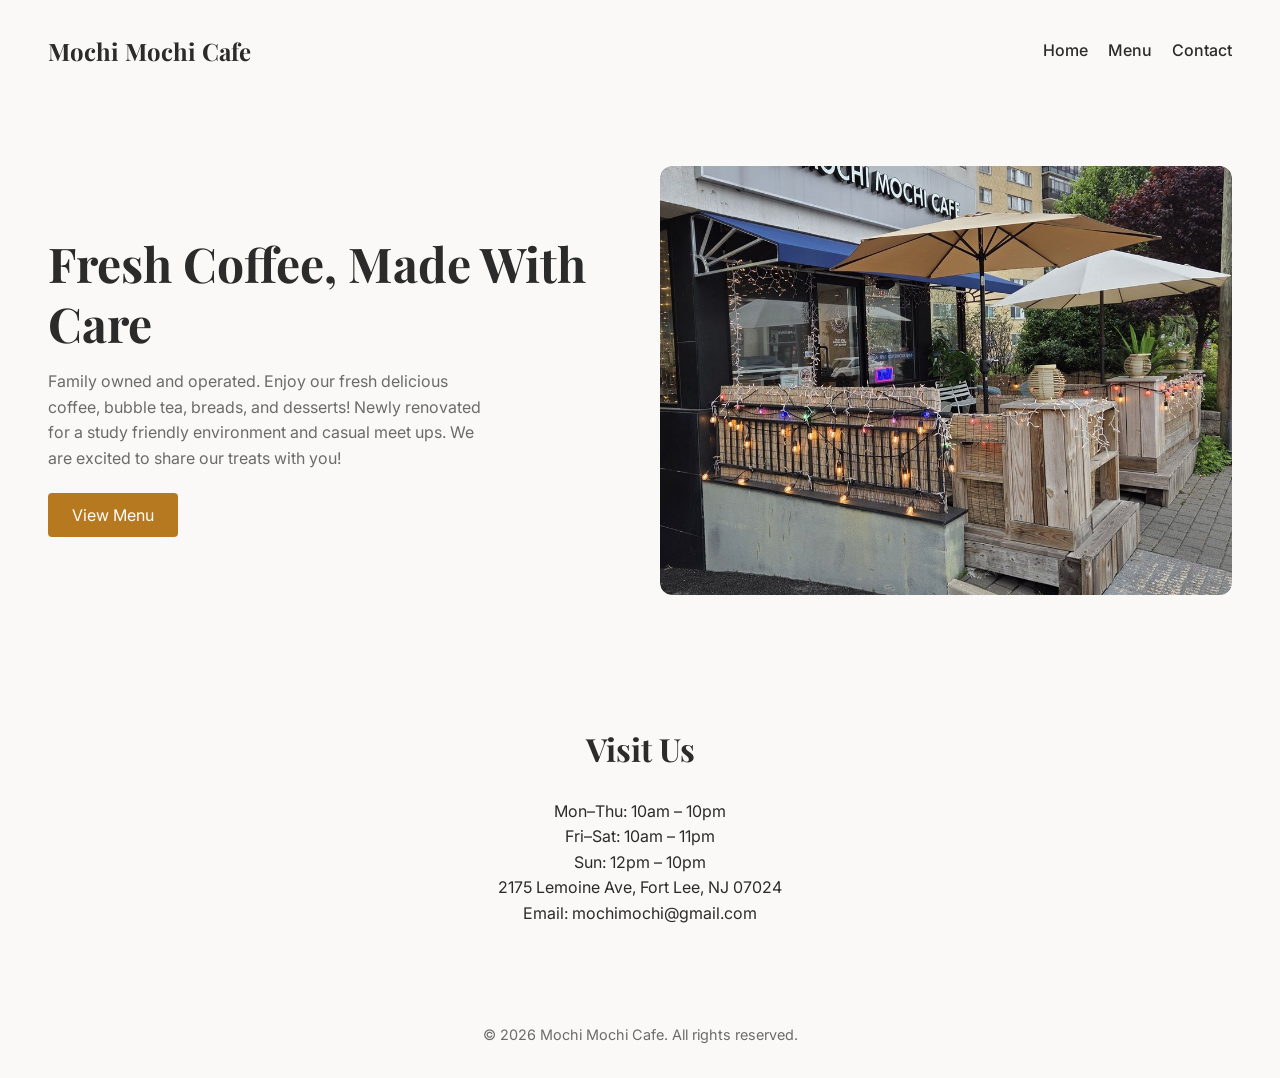
==== index.html @ 089afa1c "Initial Commit" ====
<!DOCTYPE html>
<html lang="en">
<head>
  <meta charset="UTF-8" />
  <meta name="viewport" content="width=device-width, initial-scale=1.0" />
  <title>Mochi Mochi Cafe</title>

  <!-- Google Fonts -->
  <link rel="preconnect" href="https://fonts.googleapis.com">
  <link rel="preconnect" href="https://fonts.gstatic.com" crossorigin>
  <link href="https://fonts.googleapis.com/css2?family=Playfair+Display:wght@500;700&family=Inter:wght@300;400;500&display=swap" rel="stylesheet">

  <!-- Your CSS -->
  <link rel="stylesheet" href="styles.css">
</head>
<body>

  <header>
    <div class="logo">Mochi Mochi Cafe</div>
    <nav>
      <a href="index.html">Home</a>
      <a href="menu.html">Menu</a>
      <a href="#contact">Contact</a>
    </nav>
  </header>

  <main>
    <section class="hero">
      <div>
        <h1>Fresh Coffee, Made With Care</h1>
        <p>
          Family owned and operated. Enjoy our fresh delicious coffee, bubble tea,
          breads, and desserts! Newly renovated for a study friendly environment
          and casual meet ups. We are excited to share our treats with you!
        </p>
        <a href="menu.html" class="menu-button">View Menu</a>
      </div>
      <div class="hero-image-carousel">
  <img src="images/mochi1.jpg" class="carousel-image active" alt="Cafe Exterior">
  <img src="images/mochi2.jpg" class="carousel-image" alt="Cafe Entrance">
  <img src="images/mochi3.jpg" class="carousel-image" alt="Cafe Interior">
</div>
    </section>

    <section id="contact">
      <h2 class="section-title">Visit Us</h2>
      <div class="contact">
        <p>Mon–Thu: 10am – 10pm</p>
        <p>Fri–Sat: 10am – 11pm</p>
        <p>Sun: 12pm – 10pm</p>
        <p>2175 Lemoine Ave, Fort Lee, NJ 07024</p>
        <p>Email: mochimochi@gmail.com</p>
      </div>
    </section>
  </main>

  <footer>
    © 2026 Mochi Mochi Cafe. All rights reserved.
  </footer>

<script>
  const images = document.querySelectorAll('.carousel-image');
  let currentIndex = 0;

  setInterval(() => {
    images[currentIndex].classList.remove('active');

    currentIndex = (currentIndex + 1) % images.length;

    images[currentIndex].classList.add('active');
  }, 4000); // 4 seconds per image
</script>

</body>
</html>
---- styles.css ----
:root {
  --bg: #faf9f7;
  --text: #2b2b2b;
  --muted: #6b6b6b;
  --accent: #b7791f;
  --card: #ffffff;
}

/* =====================
   RESET
===================== */
* {
  margin: 0;
  padding: 0;
  box-sizing: border-box;
}

/* =====================
   BASE
===================== */
body {
  font-family: 'Inter', sans-serif;
  background-color: var(--bg);
  color: var(--text);
  line-height: 1.6;
}

/* =====================
   CONTAINER
===================== */
.container {
  max-width: 1100px;
  margin: 0 auto;
}

/* =====================
   HEADER
===================== */
header {
  padding: 1.25rem;
  display: flex;
  justify-content: space-between;
  align-items: center;
  flex-wrap: nowrap;
}

.logo {
  font-family: 'Playfair Display', serif;
  font-size: 1.5rem;
  font-weight: 700;
  white-space: nowrap;
}

nav {
  display: flex;
}

nav a {
  margin-left: 1.25rem;
  text-decoration: none;
  color: var(--text);
  font-weight: 500;
  white-space: nowrap;
}

nav a:hover {
  color: var(--accent);
}

/* =====================
   SECTIONS
===================== */
section {
  padding: 3rem 1.25rem;
}

/* =====================
   TITLES
===================== */
.section-title {
  font-family: 'Playfair Display', serif;
  font-size: 1.75rem;
  margin-bottom: 1.5rem;
  text-align: center;
}

/* =====================
   HERO
===================== */
.hero {
  display: grid;
  grid-template-columns: 1fr;
  gap: 2.5rem;
  align-items: center;
}

.hero h1 {
  font-family: 'Playfair Display', serif;
  font-size: 2.2rem;
  margin-bottom: 1rem;
  max-width: 18ch;
  line-height: 1.25;
}

.hero p {
  color: var(--muted);
  margin-bottom: 2rem;
  max-width: 45ch;
}

.hero img {
  width: 100%;
  border-radius: 12px;
}

.hero button,
.menu-button {
  padding: 0.75rem 1.5rem;
  background-color: var(--accent);
  color: white;
  border: none;
  border-radius: 4px;
  font-size: 1rem;
  cursor: pointer;
  text-decoration: none;
}

/* =====================
   MENU
===================== */

/* Divider under Menu title (KEEP THIS) */
.menu-top-divider {
  max-width: 700px;
  margin: 0 auto 1.5rem auto;
  border-top: 2px solid #e5e5e5;
}

/* Menu category wrapper */
.menu-category {
  max-width: 700px;
  margin: 0 auto 0 auto;
}

/* Divider ONLY between categories */
.menu-category + .menu-category {
  padding-top: 1.25rem;
  border-top: 1.5px solid #e5e5e5;
}

.menu-category-title {
  font-size: 1.25rem;
  font-weight: 600;
  margin-bottom: 1.5rem;
}

/* Menu rows */
.menu-item-row {
  display: flex;
  justify-content: space-between;
  align-items: center;
  gap: 1rem;
  padding: 0.75rem 0;
  border-bottom: 1px solid #ededed;
}

.menu-item-row:last-child {
  border-bottom: none;
}

.item-name {
  font-size: 1rem;
  max-width: 75%;
}

.item-price {
  font-size: 0.95rem;
  color: var(--muted);
  white-space: nowrap;
}

/* =====================
   ABOUT / CONTACT
===================== */
.about {
  max-width: 800px;
  margin: auto;
  text-align: center;
  color: var(--muted);
}

.contact {
  text-align: center;
}

/* =====================
   FOOTER
===================== */
footer {
  padding: 2rem 1.25rem;
  text-align: center;
  color: var(--muted);
  font-size: 0.9rem;
}

/* =====================
   TABLET & DESKTOP
===================== */
@media (min-width: 768px) {
  header {
    padding: 2rem 3rem;
  }

  section {
    padding: 4rem 3rem;
  }

  .hero {
    grid-template-columns: 1fr 1fr;
  }

  .hero h1 {
    font-size: 3rem;
    max-width: 20ch;
  }

  .section-title {
    font-size: 2rem;
  }
}

/* =====================
   SMALL PHONES
===================== */
@media (max-width: 480px) {
  .logo {
    font-size: 1.25rem;
  }

  nav a {
    font-size: 0.85rem;
    margin-left: 0.75rem;
  }

  .hero h1 {
    font-size: 1.9rem;
    max-width: 16ch;
  }
}

/* =====================
   COLLAPSIBLE MENU
===================== */

.menu-category-header {
  width: 100%;
  background: none;
  border: none;
  padding: 0;
  margin-bottom: 1.25rem;

  display: flex;
  justify-content: space-between;
  align-items: center;

  font-size: 1.25rem;
  font-weight: 600;
  cursor: pointer;
  color: var(--text);
}

.menu-category-header:hover {
  color: var(--accent);
}

/* Icon container */
.chevron {
  font-size: 1.5rem;
  line-height: 1;
}

/* DEFAULT (OPEN): show × */
.chevron::before {
  content: "×";
}

/* COLLAPSED (CLOSED): show + */
.menu-category.collapsed .chevron::before {
  content: "+";
}

/* Collapsible content */
.menu-category-content {
  overflow: hidden;
  transition: max-height 0.35s ease, opacity 0.25s ease;
}

/* Closed by default */
.menu-category.collapsed .menu-category-content {
  max-height: 0;
  opacity: 0;
  pointer-events: none;
}

/* =====================
   HERO IMAGE CAROUSEL
===================== */
.hero-image-carousel {
  position: relative;
  width: 100%;
  aspect-ratio: 4 / 3; /* Adjust this */
  border-radius: 12px;
  overflow: hidden;
}

.carousel-image {
  position: absolute;
  inset: 0;
  width: 100%;
  height: 100%;
  object-fit: cover;

  opacity: 0;
  transition: opacity 1.2s ease-in-out;
}

.carousel-image.active {
  opacity: 1;
}
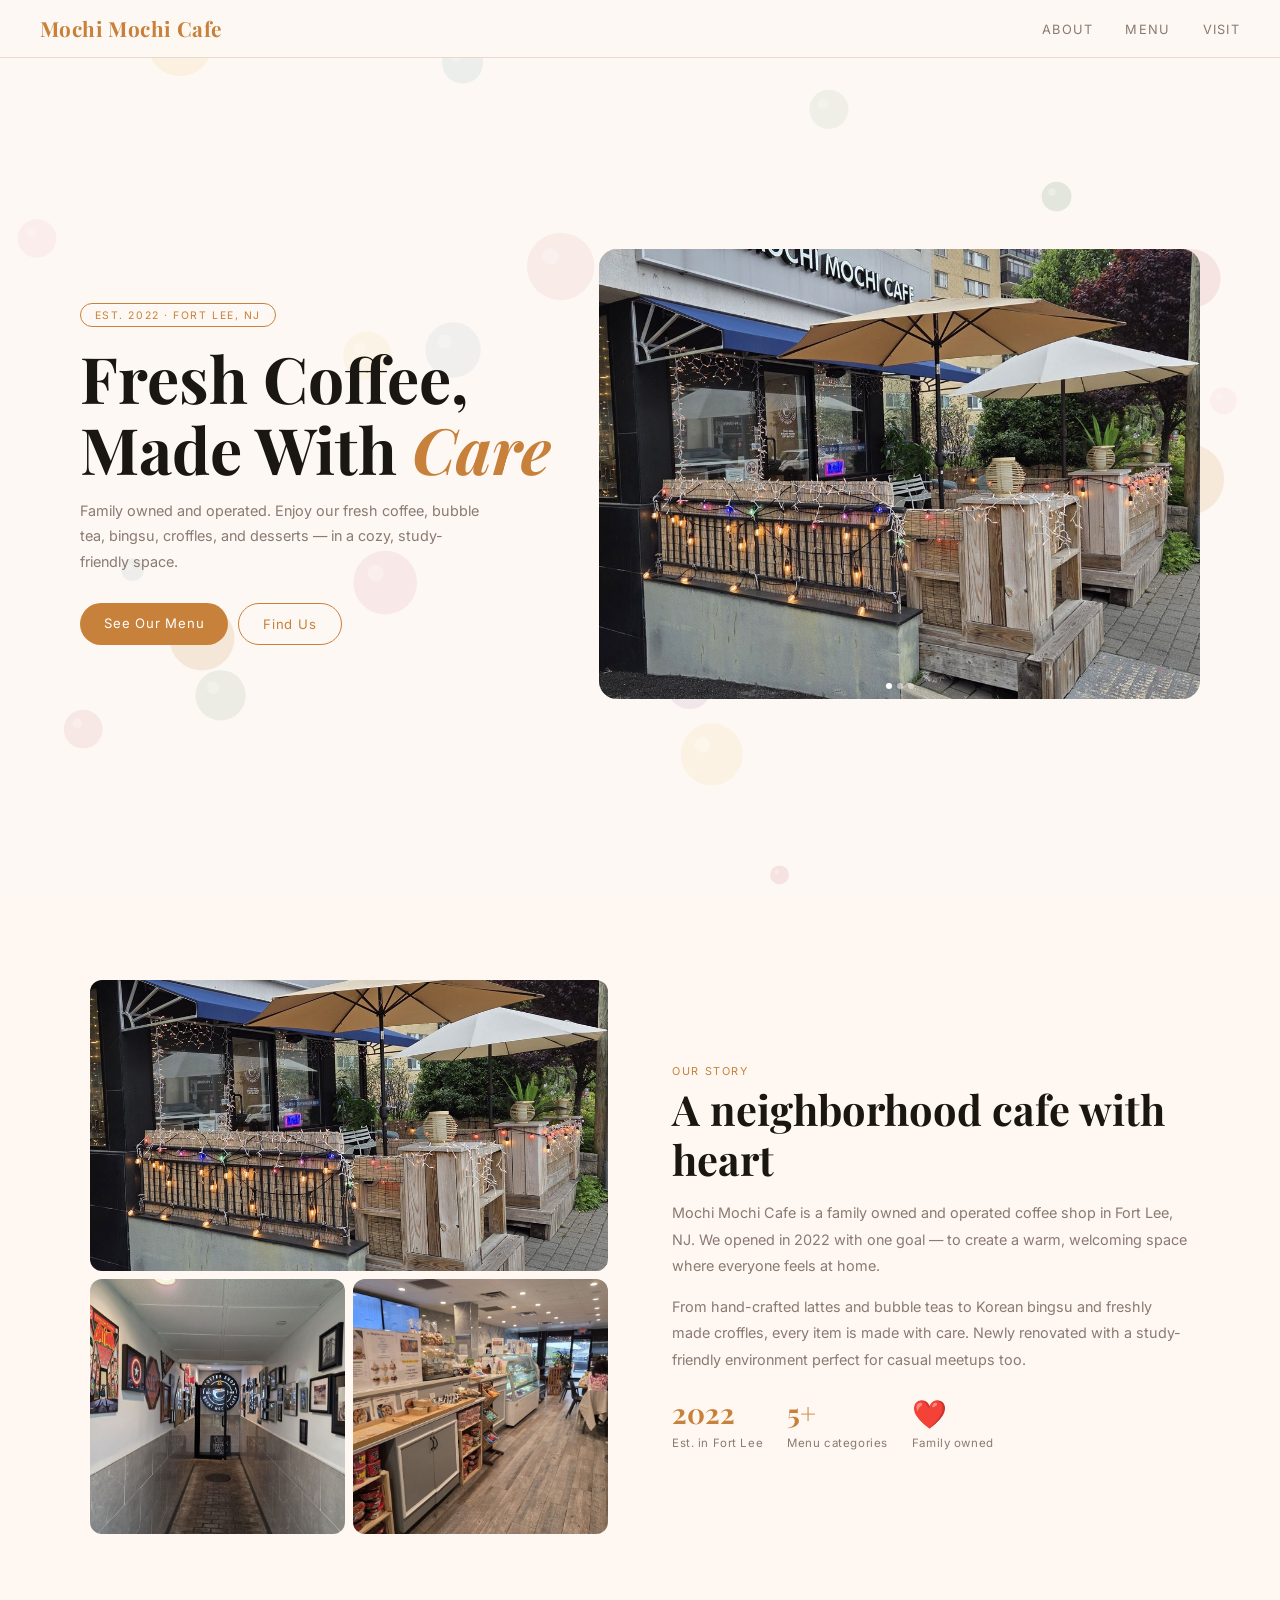
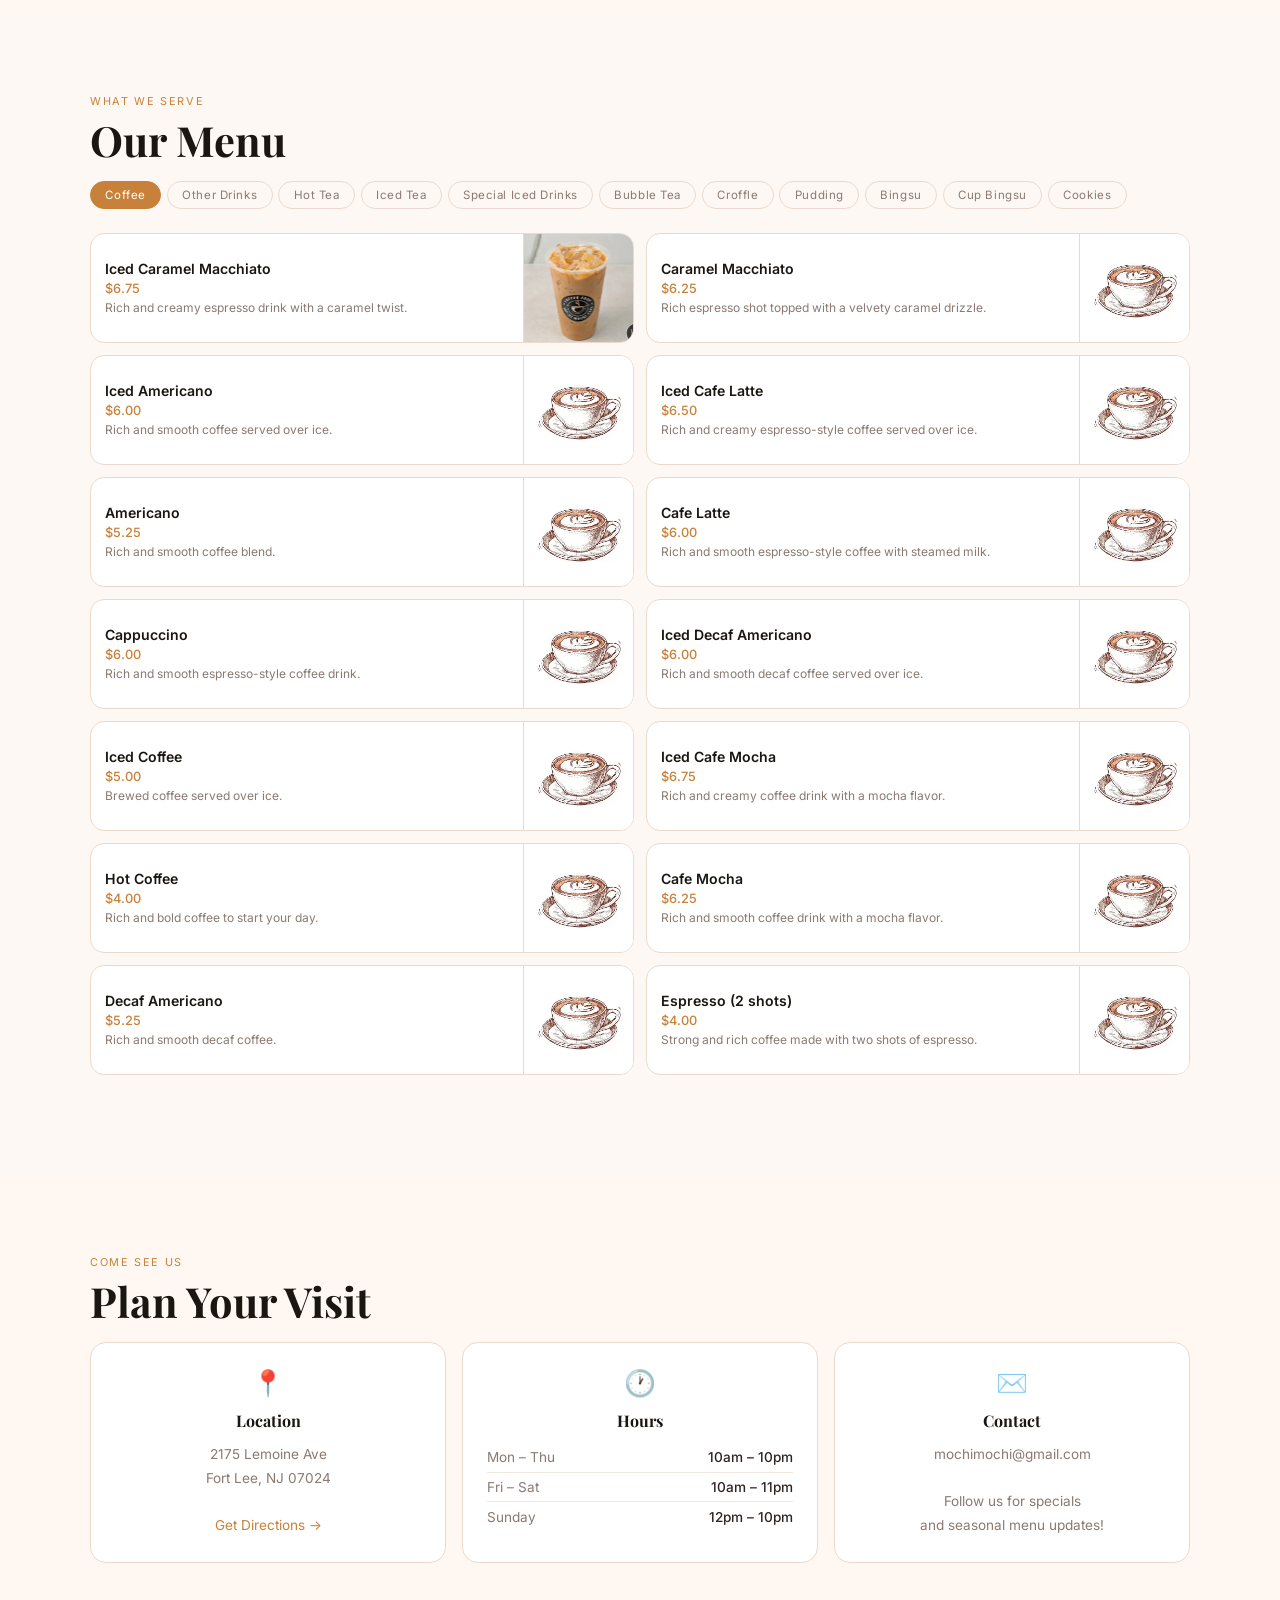
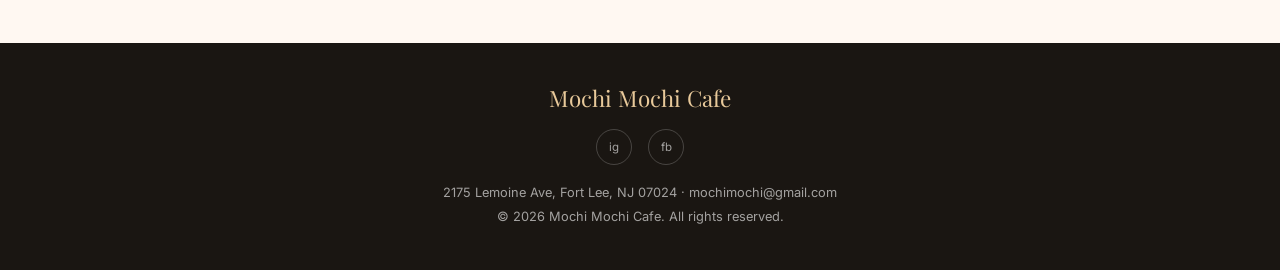
==== commit e0bbcf16: "Add files via upload" ====
--- a/index.html
+++ b/index.html
@@ -1,75 +1,128 @@
 <!DOCTYPE html>
 <html lang="en">
 <head>
-  <meta charset="UTF-8" />
-  <meta name="viewport" content="width=device-width, initial-scale=1.0" />
-  <title>Mochi Mochi Cafe</title>
-
-  <!-- Google Fonts -->
-  <link rel="preconnect" href="https://fonts.googleapis.com">
-  <link rel="preconnect" href="https://fonts.gstatic.com" crossorigin>
-  <link href="https://fonts.googleapis.com/css2?family=Playfair+Display:wght@500;700&family=Inter:wght@300;400;500&display=swap" rel="stylesheet">
-
-  <!-- Your CSS -->
-  <link rel="stylesheet" href="styles.css">
+<meta charset="UTF-8"/>
+<meta name="viewport" content="width=device-width, initial-scale=1.0"/>
+<title>Mochi Mochi Cafe</title>
+<link href="https://fonts.googleapis.com/css2?family=Playfair+Display:ital,wght@0,500;0,700;1,500&family=Inter:wght@300;400;500&display=swap" rel="stylesheet">
+<link rel="stylesheet" href="styles.css">
 </head>
 <body>
 
-  <header>
-    <div class="logo">Mochi Mochi Cafe</div>
-    <nav>
-      <a href="index.html">Home</a>
-      <a href="menu.html">Menu</a>
-      <a href="#contact">Contact</a>
-    </nav>
-  </header>
+<canvas id="bubbleCanvas"></canvas>
 
-  <main>
-    <section class="hero">
+<nav>
+  <div class="logo">Mochi Mochi Cafe</div>
+  <ul>
+    <li><a href="#about">About</a></li>
+    <li><a href="#menu">Menu</a></li>
+    <li><a href="#visit">Visit</a></li>
+  </ul>
+</nav>
+
+<!-- HERO -->
+<div style="max-width:1200px;margin:0 auto">
+<section class="hero" id="home">
+  <div>
+    <div class="hero-tag">Est. 2022 · Fort Lee, NJ</div>
+    <h1>Fresh Coffee,<br>Made With <em>Care</em></h1>
+    <p class="hero-sub">Family owned and operated. Enjoy our fresh coffee, bubble tea, bingsu, croffles, and desserts — in a cozy, study-friendly space.</p>
+    <div class="btn-group">
+      <a href="#menu" class="btn btn-primary">See Our Menu</a>
+      <a href="#visit" class="btn btn-outline">Find Us</a>
+    </div>
+  </div>
+  <div class="carousel-wrap" id="heroCarousel">
+    <img src="images/mochi1.jpg" class="carousel-image active" alt="Cafe exterior"/>
+    <img src="images/mochi2.jpg" class="carousel-image" alt="Cafe entrance"/>
+    <img src="images/mochi3.jpg" class="carousel-image" alt="Cafe interior"/>
+    <div class="carousel-dots">
+      <div class="dot active" onclick="goSlide(0)"></div>
+      <div class="dot" onclick="goSlide(1)"></div>
+      <div class="dot" onclick="goSlide(2)"></div>
+    </div>
+  </div>
+</section>
+</div>
+
+<!-- ABOUT -->
+<section class="about" id="about">
+  <div class="container">
+    <div class="about-grid">
+      <div class="about-img-wrap">
+        <img src="images/mochi1.jpg" alt="Mochi Mochi Cafe exterior"/>
+        <img src="images/mochi2.jpg" alt="Cafe entrance"/>
+        <img src="images/mochi3.jpg" alt="Cafe interior"/>
+      </div>
       <div>
-        <h1>Fresh Coffee, Made With Care</h1>
-        <p>
-          Family owned and operated. Enjoy our fresh delicious coffee, bubble tea,
-          breads, and desserts! Newly renovated for a study friendly environment
-          and casual meet ups. We are excited to share our treats with you!
-        </p>
-        <a href="menu.html" class="menu-button">View Menu</a>
+        <div class="sec-tag">Our Story</div>
+        <h2>A neighborhood cafe with heart</h2>
+        <p>Mochi Mochi Cafe is a family owned and operated coffee shop in Fort Lee, NJ. We opened in 2022 with one goal — to create a warm, welcoming space where everyone feels at home.</p>
+        <p>From hand-crafted lattes and bubble teas to Korean bingsu and freshly made croffles, every item is made with care. Newly renovated with a study-friendly environment perfect for casual meetups too.</p>
+        <div class="about-stats">
+          <div class="stat"><span class="num">2022</span><span class="lbl">Est. in Fort Lee</span></div>
+          <div class="stat"><span class="num">5+</span><span class="lbl">Menu categories</span></div>
+          <div class="stat"><span class="num">❤️</span><span class="lbl">Family owned</span></div>
+        </div>
       </div>
-      <div class="hero-image-carousel">
-  <img src="images/mochi1.jpg" class="carousel-image active" alt="Cafe Exterior">
-  <img src="images/mochi2.jpg" class="carousel-image" alt="Cafe Entrance">
-  <img src="images/mochi3.jpg" class="carousel-image" alt="Cafe Interior">
+    </div>
+  </div>
+</section>
+
+<!-- MENU -->
+<section id="menu">
+  <div class="container">
+    <div class="sec-tag">What We Serve</div>
+    <h2>Our Menu</h2>
+    <div class="menu-nav" id="menuNav"></div>
+    <div id="menuContent"></div>
+  </div>
+</section>
+
+<!-- VISIT -->
+<section class="visit" id="visit">
+  <div class="container">
+    <div class="sec-tag">Come See Us</div>
+    <h2>Plan Your Visit</h2>
+    <div class="info-grid">
+      <div class="icard">
+        <span class="icard-icon">📍</span>
+        <h3>Location</h3>
+        <p>2175 Lemoine Ave<br>Fort Lee, NJ 07024<br><br><a href="https://maps.google.com/?q=2175+Lemoine+Ave+Fort+Lee+NJ">Get Directions →</a></p>
+      </div>
+      <div class="icard">
+        <span class="icard-icon">🕐</span>
+        <h3>Hours</h3>
+        <div class="hr-row"><span>Mon – Thu</span><span>10am – 10pm</span></div>
+        <div class="hr-row"><span>Fri – Sat</span><span>10am – 11pm</span></div>
+        <div class="hr-row"><span>Sunday</span><span>12pm – 10pm</span></div>
+      </div>
+      <div class="icard">
+        <span class="icard-icon">✉️</span>
+        <h3>Contact</h3>
+        <p>mochimochi@gmail.com<br><br>Follow us for specials<br>and seasonal menu updates!</p>
+      </div>
+    </div>
+  </div>
+</section>
+
+<footer>
+  <span class="flogo">Mochi Mochi Cafe</span>
+  <div class="socials">
+    <a href="#">ig</a>
+    <a href="#">fb</a>
+  </div>
+  <p>2175 Lemoine Ave, Fort Lee, NJ 07024 · mochimochi@gmail.com<br>© 2026 Mochi Mochi Cafe. All rights reserved.</p>
+</footer>
+
+<!-- BOTTOM TAB BAR (mobile only) -->
+<div class="bottom-tab-bar-wrap" id="bottomTabBarWrap">
+  <div class="bottom-tab-bar" id="bottomTabBar"></div>
+  <div class="scroll-hint" id="scrollHint">
+    <span class="scroll-hint-icon">›</span>
+  </div>
 </div>
-    </section>
 
-    <section id="contact">
-      <h2 class="section-title">Visit Us</h2>
-      <div class="contact">
-        <p>Mon–Thu: 10am – 10pm</p>
-        <p>Fri–Sat: 10am – 11pm</p>
-        <p>Sun: 12pm – 10pm</p>
-        <p>2175 Lemoine Ave, Fort Lee, NJ 07024</p>
-        <p>Email: mochimochi@gmail.com</p>
-      </div>
-    </section>
-  </main>
-
-  <footer>
-    © 2026 Mochi Mochi Cafe. All rights reserved.
-  </footer>
-
-<script>
-  const images = document.querySelectorAll('.carousel-image');
-  let currentIndex = 0;
-
-  setInterval(() => {
-    images[currentIndex].classList.remove('active');
-
-    currentIndex = (currentIndex + 1) % images.length;
-
-    images[currentIndex].classList.add('active');
-  }, 4000); // 4 seconds per image
-</script>
-
+<script src="script.js"></script>
 </body>
-</html>
+</html>
--- a/styles.css
+++ b/styles.css
@@ -1,329 +1,568 @@
+/* ── Reset & Variables ───────────────────────────────────── */
+*, *::before, *::after { margin: 0; padding: 0; box-sizing: border-box; }
+
 :root {
-  --bg: #faf9f7;
-  --text: #2b2b2b;
-  --muted: #6b6b6b;
-  --accent: #b7791f;
-  --card: #ffffff;
-}
-
-/* =====================
-   RESET
-===================== */
-* {
-  margin: 0;
-  padding: 0;
-  box-sizing: border-box;
-}
-
-/* =====================
-   BASE
-===================== */
+  --cream: #FDF8F3;
+  --dark: #1A1612;
+  --accent: #C8813A;
+  --accent2: #4A7C59;
+  --accent3: #C2506A;
+  --text: #2E2420;
+  --muted: #8A7A72;
+  --light: #FFF8F2;
+  --border: #EAD9CC;
+}
+
 body {
   font-family: 'Inter', sans-serif;
-  background-color: var(--bg);
+  background: var(--cream);
   color: var(--text);
-  line-height: 1.6;
-}
-
-/* =====================
-   CONTAINER
-===================== */
-.container {
-  max-width: 1100px;
-  margin: 0 auto;
-}
-
-/* =====================
-   HEADER
-===================== */
-header {
-  padding: 1.25rem;
+  overflow-x: hidden;
+}
+
+a { color: inherit; text-decoration: none; }
+
+/* ── Bubbles ─────────────────────────────────────────────── */
+#bubbleCanvas {
+  position: fixed;
+  inset: 0;
+  pointer-events: none;
+  z-index: 0;
+  opacity: .45;
+}
+
+/* ── Nav ─────────────────────────────────────────────────── */
+nav {
+  position: fixed;
+  top: 0; left: 0; right: 0;
+  z-index: 200;
   display: flex;
   justify-content: space-between;
   align-items: center;
-  flex-wrap: nowrap;
+  padding: .75rem 1.25rem;
+  background: rgba(253,248,243,0.96);
+  backdrop-filter: blur(6px);
+  border-bottom: 1px solid var(--border);
 }
 
 .logo {
   font-family: 'Playfair Display', serif;
-  font-size: 1.5rem;
+  font-size: 1.1rem;
   font-weight: 700;
-  white-space: nowrap;
-}
-
-nav {
-  display: flex;
-}
-
-nav a {
-  margin-left: 1.25rem;
-  text-decoration: none;
-  color: var(--text);
-  font-weight: 500;
-  white-space: nowrap;
-}
-
-nav a:hover {
   color: var(--accent);
-}
-
-/* =====================
-   SECTIONS
-===================== */
-section {
-  padding: 3rem 1.25rem;
-}
-
-/* =====================
-   TITLES
-===================== */
-.section-title {
-  font-family: 'Playfair Display', serif;
-  font-size: 1.75rem;
-  margin-bottom: 1.5rem;
-  text-align: center;
-}
-
-/* =====================
-   HERO
-===================== */
+  letter-spacing: .02em;
+}
+
+nav ul { list-style: none; display: flex; gap: 1.25rem; }
+
+nav ul a {
+  font-size: .72rem;
+  letter-spacing: .1em;
+  text-transform: uppercase;
+  color: var(--muted);
+  transition: color .2s;
+}
+
+nav ul a:hover { color: var(--accent); }
+
+/* ── Hero ────────────────────────────────────────────────── */
+.hero-outer { max-width: 1200px; margin: 0 auto; }
+
 .hero {
-  display: grid;
-  grid-template-columns: 1fr;
-  gap: 2.5rem;
+  min-height: 100svh;
+  display: flex;
+  flex-direction: column;
   align-items: center;
+  padding: 5rem 1.25rem 3rem;
+  gap: 2rem;
+  position: relative;
+  z-index: 1;
+}
+
+.hero-text { text-align: center; order: 2; }
+
+.hero-tag {
+  display: inline-block;
+  font-size: .65rem;
+  letter-spacing: .15em;
+  text-transform: uppercase;
+  color: var(--accent);
+  border: 1px solid var(--accent);
+  padding: .28rem .85rem;
+  border-radius: 50px;
+  margin-bottom: 1rem;
 }
 
 .hero h1 {
   font-family: 'Playfair Display', serif;
-  font-size: 2.2rem;
-  margin-bottom: 1rem;
-  max-width: 18ch;
-  line-height: 1.25;
-}
-
-.hero p {
-  color: var(--muted);
-  margin-bottom: 2rem;
-  max-width: 45ch;
-}
-
-.hero img {
+  font-size: clamp(2rem, 8vw, 4rem);
+  line-height: 1.1;
+  color: var(--dark);
+  margin-bottom: .85rem;
+}
+
+.hero h1 em { color: var(--accent); font-style: italic; }
+
+.hero-sub {
+  font-size: .9rem;
+  color: var(--muted);
+  line-height: 1.8;
+  margin-bottom: 1.75rem;
+  max-width: 400px;
+  margin-left: auto;
+  margin-right: auto;
+}
+
+.btn-group {
+  display: flex;
+  gap: .6rem;
+  flex-wrap: wrap;
+  justify-content: center;
+}
+
+.btn {
+  font-size: .82rem;
+  letter-spacing: .06em;
+  padding: .75rem 1.5rem;
+  border-radius: 50px;
+  cursor: pointer;
+  transition: all .2s;
+  border: none;
+  font-family: 'Inter', sans-serif;
+}
+
+.btn-primary { background: var(--accent); color: #fff; }
+.btn-primary:hover { background: #B07030; transform: translateY(-1px); }
+.btn-outline { background: transparent; color: var(--accent); border: 1.5px solid var(--accent); }
+.btn-outline:hover { background: var(--accent); color: #fff; transform: translateY(-1px); }
+
+/* ── Carousel ────────────────────────────────────────────── */
+.carousel-wrap {
+  position: relative;
+  border-radius: 18px;
+  overflow: hidden;
   width: 100%;
-  border-radius: 12px;
-}
-
-.hero button,
-.menu-button {
-  padding: 0.75rem 1.5rem;
-  background-color: var(--accent);
-  color: white;
-  border: none;
-  border-radius: 4px;
-  font-size: 1rem;
-  cursor: pointer;
-  text-decoration: none;
-}
-
-/* =====================
-   MENU
-===================== */
-
-/* Divider under Menu title (KEEP THIS) */
-.menu-top-divider {
-  max-width: 700px;
-  margin: 0 auto 1.5rem auto;
-  border-top: 2px solid #e5e5e5;
-}
-
-/* Menu category wrapper */
-.menu-category {
-  max-width: 700px;
-  margin: 0 auto 0 auto;
-}
-
-/* Divider ONLY between categories */
-.menu-category + .menu-category {
-  padding-top: 1.25rem;
-  border-top: 1.5px solid #e5e5e5;
-}
-
-.menu-category-title {
-  font-size: 1.25rem;
-  font-weight: 600;
-  margin-bottom: 1.5rem;
-}
-
-/* Menu rows */
-.menu-item-row {
-  display: flex;
-  justify-content: space-between;
-  align-items: center;
-  gap: 1rem;
-  padding: 0.75rem 0;
-  border-bottom: 1px solid #ededed;
-}
-
-.menu-item-row:last-child {
-  border-bottom: none;
-}
-
-.item-name {
-  font-size: 1rem;
-  max-width: 75%;
-}
-
-.item-price {
-  font-size: 0.95rem;
-  color: var(--muted);
-  white-space: nowrap;
-}
-
-/* =====================
-   ABOUT / CONTACT
-===================== */
-.about {
-  max-width: 800px;
-  margin: auto;
-  text-align: center;
-  color: var(--muted);
-}
-
-.contact {
-  text-align: center;
-}
-
-/* =====================
-   FOOTER
-===================== */
-footer {
-  padding: 2rem 1.25rem;
-  text-align: center;
-  color: var(--muted);
-  font-size: 0.9rem;
-}
-
-/* =====================
-   TABLET & DESKTOP
-===================== */
-@media (min-width: 768px) {
-  header {
-    padding: 2rem 3rem;
-  }
-
-  section {
-    padding: 4rem 3rem;
-  }
-
-  .hero {
-    grid-template-columns: 1fr 1fr;
-  }
-
-  .hero h1 {
-    font-size: 3rem;
-    max-width: 20ch;
-  }
-
-  .section-title {
-    font-size: 2rem;
-  }
-}
-
-/* =====================
-   SMALL PHONES
-===================== */
-@media (max-width: 480px) {
-  .logo {
-    font-size: 1.25rem;
-  }
-
-  nav a {
-    font-size: 0.85rem;
-    margin-left: 0.75rem;
-  }
-
-  .hero h1 {
-    font-size: 1.9rem;
-    max-width: 16ch;
-  }
-}
-
-/* =====================
-   COLLAPSIBLE MENU
-===================== */
-
-.menu-category-header {
-  width: 100%;
-  background: none;
-  border: none;
-  padding: 0;
-  margin-bottom: 1.25rem;
-
-  display: flex;
-  justify-content: space-between;
-  align-items: center;
-
-  font-size: 1.25rem;
-  font-weight: 600;
-  cursor: pointer;
-  color: var(--text);
-}
-
-.menu-category-header:hover {
-  color: var(--accent);
-}
-
-/* Icon container */
-.chevron {
-  font-size: 1.5rem;
-  line-height: 1;
-}
-
-/* DEFAULT (OPEN): show × */
-.chevron::before {
-  content: "×";
-}
-
-/* COLLAPSED (CLOSED): show + */
-.menu-category.collapsed .chevron::before {
-  content: "+";
-}
-
-/* Collapsible content */
-.menu-category-content {
-  overflow: hidden;
-  transition: max-height 0.35s ease, opacity 0.25s ease;
-}
-
-/* Closed by default */
-.menu-category.collapsed .menu-category-content {
-  max-height: 0;
-  opacity: 0;
-  pointer-events: none;
-}
-
-/* =====================
-   HERO IMAGE CAROUSEL
-===================== */
-.hero-image-carousel {
-  position: relative;
-  width: 100%;
-  aspect-ratio: 4 / 3; /* Adjust this */
-  border-radius: 12px;
-  overflow: hidden;
-}
-
-.carousel-image {
+  max-width: 480px;
+  aspect-ratio: 4/3;
+  background: #E8D5C0;
+  order: 1;
+}
+
+.carousel-wrap img {
   position: absolute;
   inset: 0;
   width: 100%;
   height: 100%;
   object-fit: cover;
-
   opacity: 0;
-  transition: opacity 1.2s ease-in-out;
-}
-
-.carousel-image.active {
-  opacity: 1;
-}
+  transition: opacity .8s ease;
+}
+
+.carousel-wrap img.active { opacity: 1; }
+
+.carousel-dots {
+  position: absolute;
+  bottom: 10px;
+  left: 50%;
+  transform: translateX(-50%);
+  display: flex;
+  gap: 5px;
+}
+
+.dot {
+  width: 6px; height: 6px;
+  border-radius: 50%;
+  background: rgba(255,255,255,.5);
+  transition: background .3s;
+  cursor: pointer;
+}
+
+.dot.active { background: #fff; }
+
+/* ── Shared section ──────────────────────────────────────── */
+section {
+  padding: 3.5rem 1.25rem;
+  position: relative;
+  z-index: 1;
+}
+
+.container { max-width: 1100px; margin: 0 auto; }
+
+.sec-tag {
+  font-size: .68rem;
+  letter-spacing: .15em;
+  text-transform: uppercase;
+  color: var(--accent);
+  margin-bottom: .4rem;
+}
+
+h2 {
+  font-family: 'Playfair Display', serif;
+  font-size: clamp(1.6rem, 5vw, 2.6rem);
+  color: var(--dark);
+  margin-bottom: 1rem;
+  line-height: 1.2;
+}
+
+/* ── About ───────────────────────────────────────────────── */
+.about { background: var(--light); }
+
+.about-grid {
+  display: flex;
+  flex-direction: column;
+  gap: 2rem;
+}
+
+.about-img-wrap {
+  display: grid;
+  grid-template-columns: 1fr 1fr;
+  gap: .5rem;
+}
+
+.about-img-wrap img {
+  width: 100%;
+  aspect-ratio: 1;
+  object-fit: cover;
+  border-radius: 12px;
+}
+
+.about-img-wrap img:first-child {
+  grid-column: 1 / -1;
+  aspect-ratio: 16/9;
+}
+
+.about p {
+  font-size: .9rem;
+  color: var(--muted);
+  line-height: 1.85;
+  margin-bottom: .85rem;
+}
+
+.about-stats {
+  display: flex;
+  gap: 1.5rem;
+  margin-top: 1.25rem;
+  flex-wrap: wrap;
+}
+
+.stat .num {
+  font-family: 'Playfair Display', serif;
+  font-size: 1.75rem;
+  font-weight: 700;
+  color: var(--accent);
+  display: block;
+}
+
+.stat .lbl { font-size: .72rem; color: var(--muted); letter-spacing: .05em; }
+
+/* ── Menu tabs ───────────────────────────────────────────── */
+.menu-nav {
+  display: none; /* hidden on mobile; shown on desktop via media query */
+  gap: .35rem;
+  flex-wrap: wrap;
+  margin-bottom: 1.5rem;
+}
+
+.mtab {
+  font-size: .72rem;
+  letter-spacing: .05em;
+  padding: .4rem .9rem;
+  border-radius: 50px;
+  border: 1px solid var(--border);
+  background: transparent;
+  color: var(--muted);
+  cursor: pointer;
+  transition: all .2s;
+  font-family: 'Inter', sans-serif;
+}
+
+.mtab.active, .mtab:hover {
+  background: var(--accent);
+  color: #fff;
+  border-color: var(--accent);
+}
+
+/* ── Menu card (horizontal, fixed height) ────────────────── */
+.menu-list { display: flex; flex-direction: column; gap: .65rem; margin-bottom: 1.25rem; }
+
+.menu-card {
+  display: flex;
+  align-items: stretch;
+  background: #fff;
+  border: 1px solid var(--border);
+  border-radius: 14px;
+  overflow: hidden;
+  transition: box-shadow .2s;
+  height: 100px;
+}
+
+.menu-card:hover { box-shadow: 0 4px 16px rgba(0,0,0,.07); }
+
+.menu-card-body {
+  flex: 1;
+  padding: .7rem .9rem;
+  display: flex;
+  flex-direction: column;
+  justify-content: center;
+  gap: .15rem;
+  min-width: 0;
+  overflow: hidden;
+}
+
+.menu-card-name {
+  font-size: .88rem;
+  font-weight: 600;
+  color: var(--dark);
+  line-height: 1.3;
+  white-space: nowrap;
+  overflow: hidden;
+  text-overflow: ellipsis;
+}
+
+.menu-card-price {
+  font-size: .8rem;
+  color: var(--accent);
+  font-weight: 500;
+}
+
+.menu-card-desc {
+  font-size: .75rem;
+  color: var(--muted);
+  line-height: 1.4;
+  margin-top: .1rem;
+  display: -webkit-box;
+  -webkit-line-clamp: 2;
+  -webkit-box-orient: vertical;
+  overflow: hidden;
+}
+
+.menu-card-img {
+  flex: 0 0 100px;
+  width: 100px;
+  height: 100px;
+  object-fit: cover;
+  display: block;
+  border-left: 1px solid var(--border);
+}
+
+/* ── Plain list rows (no image) ──────────────────────────── */
+.more-label {
+  font-size: .72rem;
+  color: var(--muted);
+  margin: .75rem 0 .5rem;
+  letter-spacing: .06em;
+  text-transform: uppercase;
+}
+
+.list-grid { display: grid; grid-template-columns: 1fr; gap: .4rem; }
+
+.list-row {
+  display: flex;
+  justify-content: space-between;
+  align-items: flex-start;
+  padding: .7rem .9rem;
+  background: #fff;
+  border-radius: 10px;
+  border: 1px solid var(--border);
+  gap: .75rem;
+}
+
+.list-row-left { flex: 1; min-width: 0; }
+.list-row .lname { font-size: .88rem; color: var(--text); font-weight: 500; }
+.list-row .ldesc { font-size: .78rem; color: var(--muted); line-height: 1.5; margin-top: .2rem; }
+.list-row .lprice { font-size: .88rem; color: var(--accent); font-weight: 500; white-space: nowrap; padding-top: .05rem; }
+
+/* ── Visit ───────────────────────────────────────────────── */
+.visit { background: var(--light); }
+
+/* mobile: stack vertically */
+.info-grid {
+  display: grid;
+  grid-template-columns: 1fr;
+  gap: 1rem;
+}
+
+.icard {
+  background: #fff;
+  border-radius: 16px;
+  padding: 1.5rem;
+  border: 1px solid var(--border);
+  text-align: center;
+  width: 100%;
+}
+
+.icard-icon { font-size: 1.6rem; margin-bottom: .75rem; display: block; }
+
+.icard h3 {
+  font-family: 'Playfair Display', serif;
+  font-size: 1rem;
+  color: var(--dark);
+  margin-bottom: .75rem;
+}
+
+.icard p { font-size: .85rem; color: var(--muted); line-height: 1.75; }
+.icard a { color: var(--accent); }
+
+.hr-row {
+  display: flex;
+  justify-content: space-between;
+  align-items: center;
+  font-size: .85rem;
+  padding: .4rem 0;
+  border-bottom: 1px solid #F0E8DC;
+  color: var(--muted);
+  gap: 1rem;
+}
+
+.hr-row:last-child { border: none; }
+.hr-row span:first-child { text-align: left; }
+.hr-row span:last-child { color: var(--text); font-weight: 500; text-align: right; white-space: nowrap; }
+
+/* ── Footer ──────────────────────────────────────────────── */
+footer {
+  background: var(--dark);
+  color: rgba(255,255,255,.6);
+  padding: 2.5rem 1.25rem;
+  text-align: center;
+  position: relative;
+  z-index: 1;
+}
+
+.flogo {
+  font-family: 'Playfair Display', serif;
+  color: #E8C99A;
+  font-size: 1.4rem;
+  display: block;
+  margin-bottom: .65rem;
+}
+
+footer p { font-size: .8rem; line-height: 1.9; }
+
+.socials { display: flex; justify-content: center; gap: 1rem; margin: 1rem 0; }
+
+.socials a {
+  width: 36px; height: 36px;
+  border-radius: 50%;
+  border: 1px solid rgba(255,255,255,.2);
+  display: flex;
+  align-items: center;
+  justify-content: center;
+  font-size: .72rem;
+  transition: all .2s;
+  color: rgba(255,255,255,.6);
+}
+
+.socials a:hover { background: var(--accent); border-color: var(--accent); color: #fff; }
+
+/* ── Bottom tab bar (mobile only) ────────────────────────── */
+.bottom-tab-bar-wrap {
+  display: none;
+  position: fixed;
+  bottom: 0; left: 0; right: 0;
+  z-index: 150;
+  background: rgba(253,248,243,0.97);
+  backdrop-filter: blur(8px);
+  border-top: 1px solid var(--border);
+  padding-bottom: env(safe-area-inset-bottom);
+}
+
+.bottom-tab-bar {
+  display: flex;
+  overflow-x: auto;
+  scrollbar-width: none;
+  -webkit-overflow-scrolling: touch;
+  padding: .5rem .5rem;
+  gap: .3rem;
+}
+.bottom-tab-bar::-webkit-scrollbar { display: none; }
+
+.bottom-tab-bar .btab {
+  flex: 0 0 auto;
+  font-size: .7rem;
+  padding: .4rem .85rem;
+  border-radius: 50px;
+  border: 1px solid var(--border);
+  background: transparent;
+  color: var(--muted);
+  cursor: pointer;
+  white-space: nowrap;
+  font-family: 'Inter', sans-serif;
+  transition: all .2s;
+}
+.bottom-tab-bar .btab.active {
+  background: var(--accent);
+  color: #fff;
+  border-color: var(--accent);
+}
+
+/* fade + chevron hint */
+.scroll-hint {
+  position: absolute;
+  right: 0; top: 0; bottom: 0;
+  width: 52px;
+  display: flex;
+  align-items: center;
+  justify-content: flex-end;
+  padding-right: 10px;
+  padding-bottom: env(safe-area-inset-bottom);
+  background: linear-gradient(to right, transparent, rgba(253,248,243,0.97) 55%);
+  pointer-events: none;
+  transition: opacity .3s;
+}
+.scroll-hint.hidden { opacity: 0; }
+.scroll-hint-icon {
+  font-size: .9rem;
+  color: var(--accent);
+  animation: nudge 1.2s ease-in-out infinite;
+}
+@keyframes nudge {
+  0%,100% { transform: translateX(0); }
+  50%      { transform: translateX(4px); }
+}
+
+/* extra bottom padding on menu section so last card isn't hidden behind tab bar */
+#menu { padding-bottom: 6rem; }
+
+/* ── Tablet 480px+ ───────────────────────────────────────── */
+@media (min-width: 480px) {
+  .list-grid { grid-template-columns: repeat(2, 1fr); }
+}
+
+/* ── Desktop 768px+ ──────────────────────────────────────── */
+@media (min-width: 768px) {
+  nav { padding: .9rem 2.5rem; }
+  .logo { font-size: 1.3rem; }
+  nav ul { gap: 2rem; }
+  nav ul a { font-size: .8rem; }
+
+  .hero {
+    flex-direction: row;
+    justify-content: space-between;
+    align-items: center;
+    padding: 7rem 2.5rem 4rem;
+    gap: 3rem;
+    text-align: left;
+  }
+
+  .hero-text { order: 1; text-align: left; flex: 1; }
+  .carousel-wrap { order: 2; max-width: none; flex: 1; }
+  .btn-group { justify-content: flex-start; }
+  .hero-sub { margin-left: 0; margin-right: 0; }
+
+  section { padding: 5rem 2rem; }
+  #menu { padding-bottom: 5rem; }
+
+  .about-grid { flex-direction: row; gap: 4rem; align-items: center; }
+  .about-grid > * { flex: 1; }
+
+  .menu-list { display: grid; grid-template-columns: repeat(2, 1fr); gap: .75rem; }
+  .menu-card { height: 110px; }
+  .menu-card-img { flex: 0 0 110px; width: 110px; height: 110px; }
+  .list-grid { grid-template-columns: repeat(2, 1fr); gap: .5rem; }
+
+  /* hide bottom tab bar; show inline tabs instead */
+  .bottom-tab-bar-wrap { display: none !important; }
+  .menu-nav { display: flex; }
+
+  .info-grid { grid-template-columns: repeat(3, 1fr); }
+}
